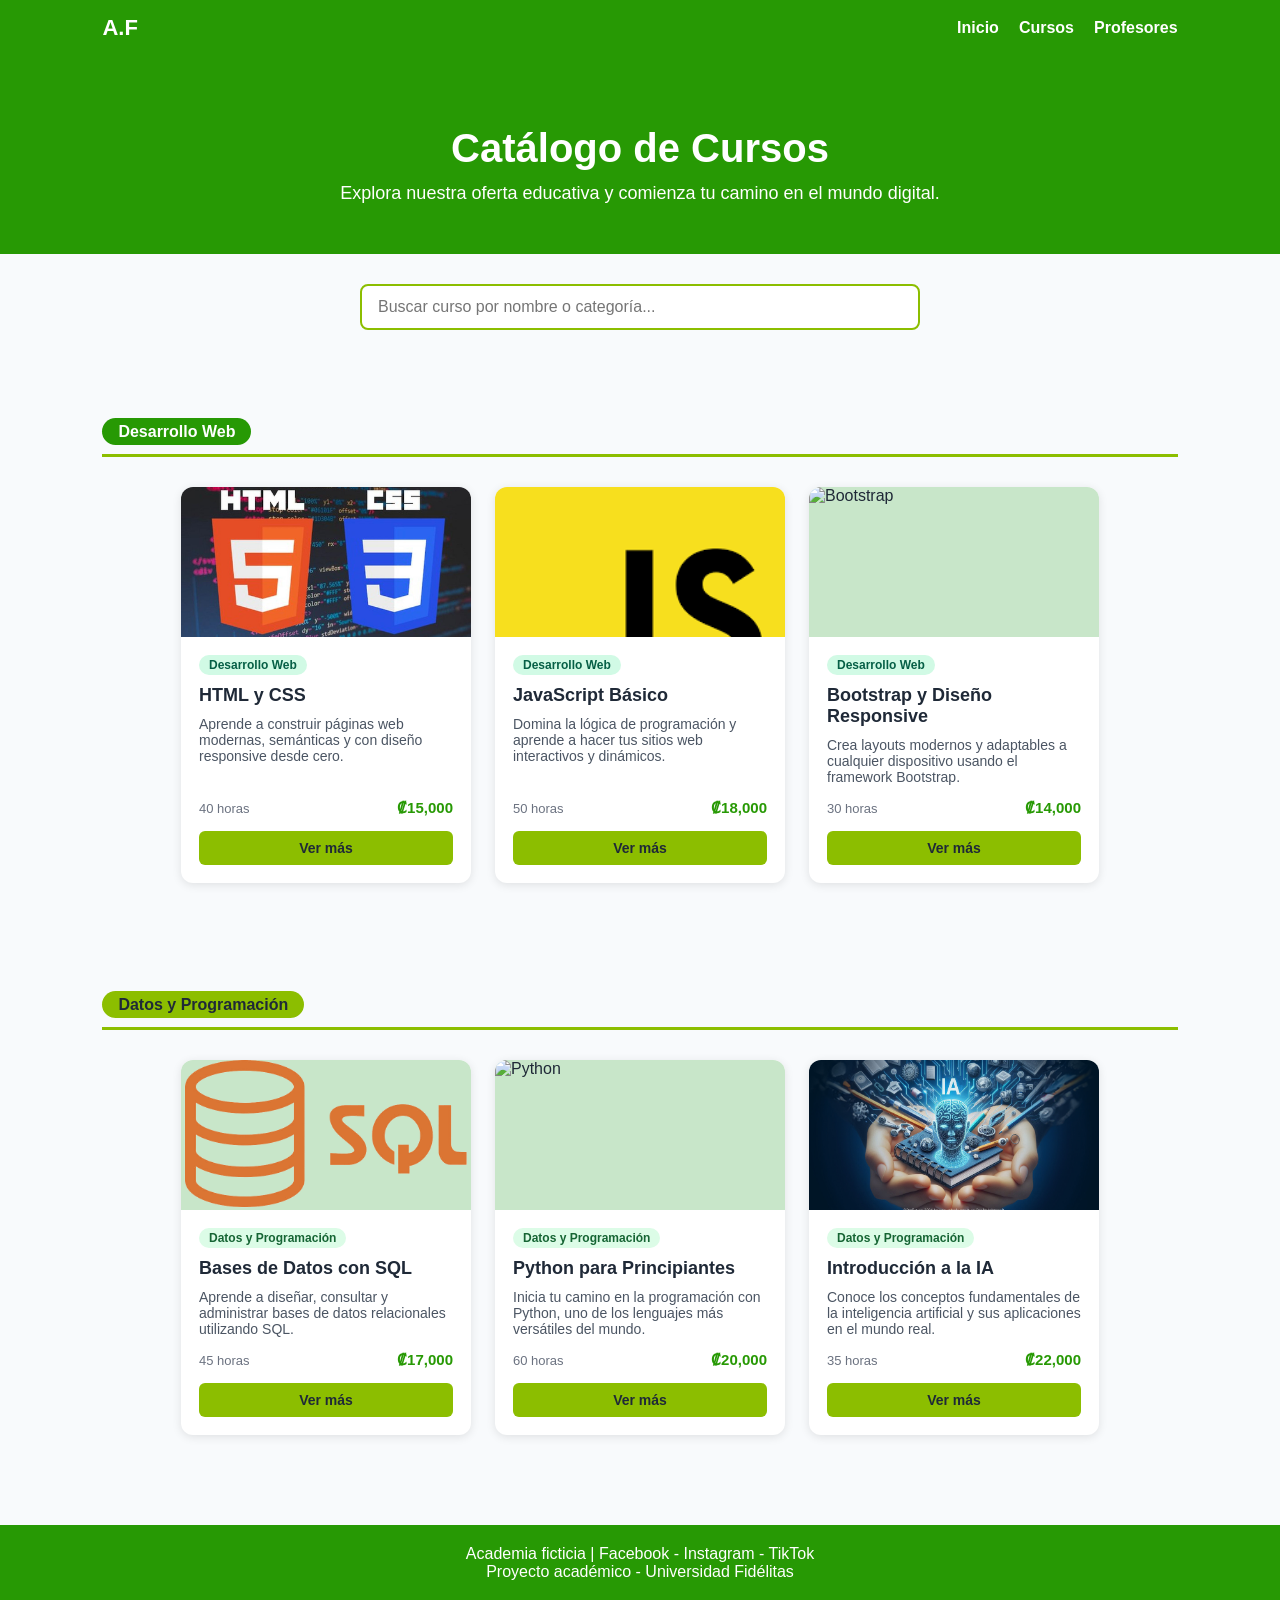
==== cursos.html @ b33b7050 "Pagina Cursos Finalizada con estilos e imagenes" ====
<!DOCTYPE html>
<html lang="es">
<head>
  <meta charset="UTF-8">
  <meta name="viewport" content="width=device-width, initial-scale=1.0">
  <title>Cursos | Academia Ficticia</title>

  <link rel="stylesheet" href="css/style.css">
  <link rel="stylesheet" href="css/cursos.css">
</head>
<body>

  <nav class="navbar">
    <div class="logo">A.F</div>
    <ul>
      <li><a href="index.html">Inicio</a></li>
      <li><a class="active" href="cursos.html">Cursos</a></li>
      <li><a href="profesores.html">Profesores</a></li>
    </ul>
  </nav>

  <main>

    <section class="page-header">
      <h1>Catálogo de Cursos</h1>
      <p>Explora nuestra oferta educativa y comienza tu camino en el mundo digital.</p>
    </section>

    <section class="search-section">
      <div class="search-bar">
        <input type="text" placeholder="Buscar curso por nombre o categoría...">
      </div>
    </section>

    <section class="section" id="categoria-web">
      <h2 class="categoria-titulo">
        <span class="categoria-badge">Desarrollo Web</span>
      </h2>

      <div class="cards">

        <article class="card">
          <img src="images/Html_Css.jpg" alt="HTML y CSS">
          <div class="card-body">
            <span class="badge badge-web">Desarrollo Web</span>
            <h3>HTML y CSS</h3>
            <p>Aprende a construir páginas web modernas, semánticas y con diseño responsive desde cero.</p>
            <div class="card-meta">
              <span> 40 horas</span>
              <span class="precio">₡15,000</span>
            </div>
            <a href="cursos.html" class="btn-card">Ver más</a>
          </div>
        </article>

        <article class="card">
          <img src="images/JS.png" alt="JavaScript Básico">
          <div class="card-body">
            <span class="badge badge-web">Desarrollo Web</span>
            <h3>JavaScript Básico</h3>
            <p>Domina la lógica de programación y aprende a hacer tus sitios web interactivos y dinámicos.</p>
            <div class="card-meta">
              <span> 50 horas</span>
              <span class="precio">₡18,000</span>
            </div>
            <a href="cursos.html" class="btn-card">Ver más</a>
          </div>
        </article>

        <article class="card">
          <img src="images/bootstrap.png" alt="Bootstrap">
          <div class="card-body">
            <span class="badge badge-web">Desarrollo Web</span>
            <h3>Bootstrap y Diseño Responsive</h3>
            <p>Crea layouts modernos y adaptables a cualquier dispositivo usando el framework Bootstrap.</p>
            <div class="card-meta">
              <span> 30 horas</span>
              <span class="precio">₡14,000</span>
            </div>
            <a href="cursos.html" class="btn-card">Ver más</a>
          </div>
        </article>

      </div>
    </section>

    <section class="section" id="categoria-datos">
      <h2 class="categoria-titulo">
        <span class="categoria-badge badge-datos-titulo">Datos y Programación</span>
      </h2>

      <div class="cards">

        <article class="card">
          <img src="images/Sql.png" alt="SQL">
          <div class="card-body">
            <span class="badge badge-datos">Datos y Programación</span>
            <h3>Bases de Datos con SQL</h3>
            <p>Aprende a diseñar, consultar y administrar bases de datos relacionales utilizando SQL.</p>
            <div class="card-meta">
              <span> 45 horas</span>
              <span class="precio">₡17,000</span>
            </div>
            <a href="cursos.html" class="btn-card">Ver más</a>
          </div>
        </article>

        <article class="card">
          <img src="images/python.png" alt="Python">
          <div class="card-body">
            <span class="badge badge-datos">Datos y Programación</span>
            <h3>Python para Principiantes</h3>
            <p>Inicia tu camino en la programación con Python, uno de los lenguajes más versátiles del mundo.</p>
            <div class="card-meta">
              <span> 60 horas</span>
              <span class="precio">₡20,000</span>
            </div>
            <a href="cursos.html" class="btn-card">Ver más</a>
          </div>
        </article>

        <article class="card">
          <img src="images/IA.jpg" alt="Inteligencia Artificial">
          <div class="card-body">
            <span class="badge badge-datos">Datos y Programación</span>
            <h3>Introducción a la IA</h3>
            <p>Conoce los conceptos fundamentales de la inteligencia artificial y sus aplicaciones en el mundo real.</p>
            <div class="card-meta">
              <span> 35 horas</span>
              <span class="precio">₡22,000</span>
            </div>
            <a href="cursos.html" class="btn-card">Ver más</a>
          </div>
        </article>

      </div>
    </section>

  </main>

  <footer class="footer">
    <p>Academia ficticia | Facebook - Instagram - TikTok</p>
    <p>Proyecto académico - Universidad Fidélitas</p>
  </footer>

</body>
</html>
---- css/style.css ----
:root {
  --color-principal: #279904;
  --color-secundario: #8cbe00;
  --color-fondo: #f8fafc;
  --color-texto: #1f2937;
  --color-blanco: #ffffff;
}
* {
  box-sizing: border-box;
  margin: 0;
  padding: 0;
}
body {
  font-family: Arial, sans-serif;
  background-color: var(--color-fondo);
  color: var(--color-texto);
}
.navbar {
  background-color: var(--color-principal);
  color: var(--color-blanco);
  padding: 15px 8%;
  display: flex;
  justify-content: space-between;
  align-items: center;
  flex-wrap: wrap;
}
.logo {
  font-size: 22px;
  font-weight: bold;
}
.navbar ul {
  list-style: none;
  display: flex;
  gap: 20px;
  flex-wrap: wrap;
}
.navbar a {
  color: var(--color-blanco);
  text-decoration: none;
  font-weight: bold;
}
.navbar a.active,
.navbar a:hover {

}
.footer {
  background-color: var(--color-principal);
  color: var(--color-blanco);
  text-align: center;
  padding: 20px;
  margin-top: 40px;
}
---- css/cursos.css ----
.page-header {
  text-align: center;
  padding: 70px 20px 50px;
  background-color: var(--color-principal);
  color: var(--color-blanco);
}

.page-header h1 {
  font-size: 40px;
  margin-bottom: 12px;
}

.page-header p {
  font-size: 18px;
}


.search-section {
  padding: 30px 8%;
  display: flex;
  justify-content: center;
  background-color: var(--color-fondo);
}

.search-bar {
  position: relative;
  width: 100%;
  max-width: 560px;
}

.search-bar input {
  width: 100%;
  padding: 12px 44px 12px 16px;
  border: 2px solid var(--color-secundario);
  border-radius: 8px;
  font-size: 16px;
  background-color: var(--color-blanco);
  color: var(--color-texto);
  outline: none;
  transition: border-color 0.2s;
}

.search-bar input:focus {
  border-color: var(--color-principal);
}

.search-icon {
  position: absolute;
  right: 14px;
  top: 50%;
  transform: translateY(-50%);
  font-size: 18px;
  pointer-events: none;
}


.section {
  padding: 50px 8%;
  text-align: center;
}

.section h2 {
  margin-bottom: 30px;
  font-size: 30px;
}

.categoria-titulo {
  text-align: left;
  margin-bottom: 28px;
  font-size: 22px;
  border-bottom: 3px solid var(--color-secundario);
  padding-bottom: 10px;
}

.categoria-badge {
  background-color: var(--color-principal);
  color: var(--color-blanco);
  padding: 5px 16px;
  border-radius: 20px;
  font-size: 16px;
  font-weight: bold;
}

.badge-datos-titulo {
  background-color: var(--color-secundario);
  color: var(--color-texto);
}


.cards {
  display: flex;
  gap: 24px;
  justify-content: center;
  flex-wrap: wrap;
}


.card {
  background-color: var(--color-blanco);
  border-radius: 12px;
  width: 290px;
  box-shadow: 0 2px 10px rgba(0, 0, 0, 0.1);
  overflow: hidden;
  display: flex;
  flex-direction: column;
  text-align: left;
  transition: transform 0.2s, box-shadow 0.2s;
}

.card:hover {
  transform: translateY(-4px);
  box-shadow: 0 6px 18px rgba(39, 153, 4, 0.18);
}

.card img {
  width: 100%;
  height: 150px;
  object-fit: cover;
  background-color: #c8e6c9;
  display: block;
}

.card-body {
  padding: 18px;
  display: flex;
  flex-direction: column;
  flex: 1;
  gap: 10px;
}

.card-body h3 {
  font-size: 18px;
  color: var(--color-texto);
}

.card-body p {
  font-size: 14px;
  color: #4b5563;
  flex: 1;
}


.badge {
  display: inline-block;
  font-size: 12px;
  font-weight: bold;
  padding: 3px 10px;
  border-radius: 12px;
  width: fit-content;
}

.badge-web {
  background-color: #d1fae5;
  color: #065f46;
}

.badge-datos {
  background-color: #dcfce7;
  color: #166534;
}


.card-meta {
  display: flex;
  justify-content: space-between;
  align-items: center;
  font-size: 13px;
  color: #6b7280;
  margin-top: 4px;
}

.precio {
  font-weight: bold;
  color: var(--color-principal);
  font-size: 15px;
}


.btn-card {
  display: inline-block;
  background-color: var(--color-secundario);
  color: var(--color-texto);
  padding: 9px 16px;
  border-radius: 6px;
  text-decoration: none;
  font-weight: bold;
  font-size: 14px;
  text-align: center;
  margin-top: 4px;
  transition: background-color 0.2s;
}

.btn-card:hover {
  background-color: var(--color-principal);
  color: var(--color-blanco);
}


.sin-resultados {
  text-align: center;
  padding: 40px 20px;
  font-size: 18px;
  color: #6b7280;
}


@media (max-width: 600px) {
  .page-header h1 {
    font-size: 28px;
  }

  .search-bar {
    max-width: 100%;
  }

  .categoria-titulo {
    text-align: center;
  }

  .card {
    width: 90%;
  }

  .navbar {
    text-align: center;
    justify-content: center;
  }

  .navbar ul {
    justify-content: center;
    margin-top: 10px;
  }
}
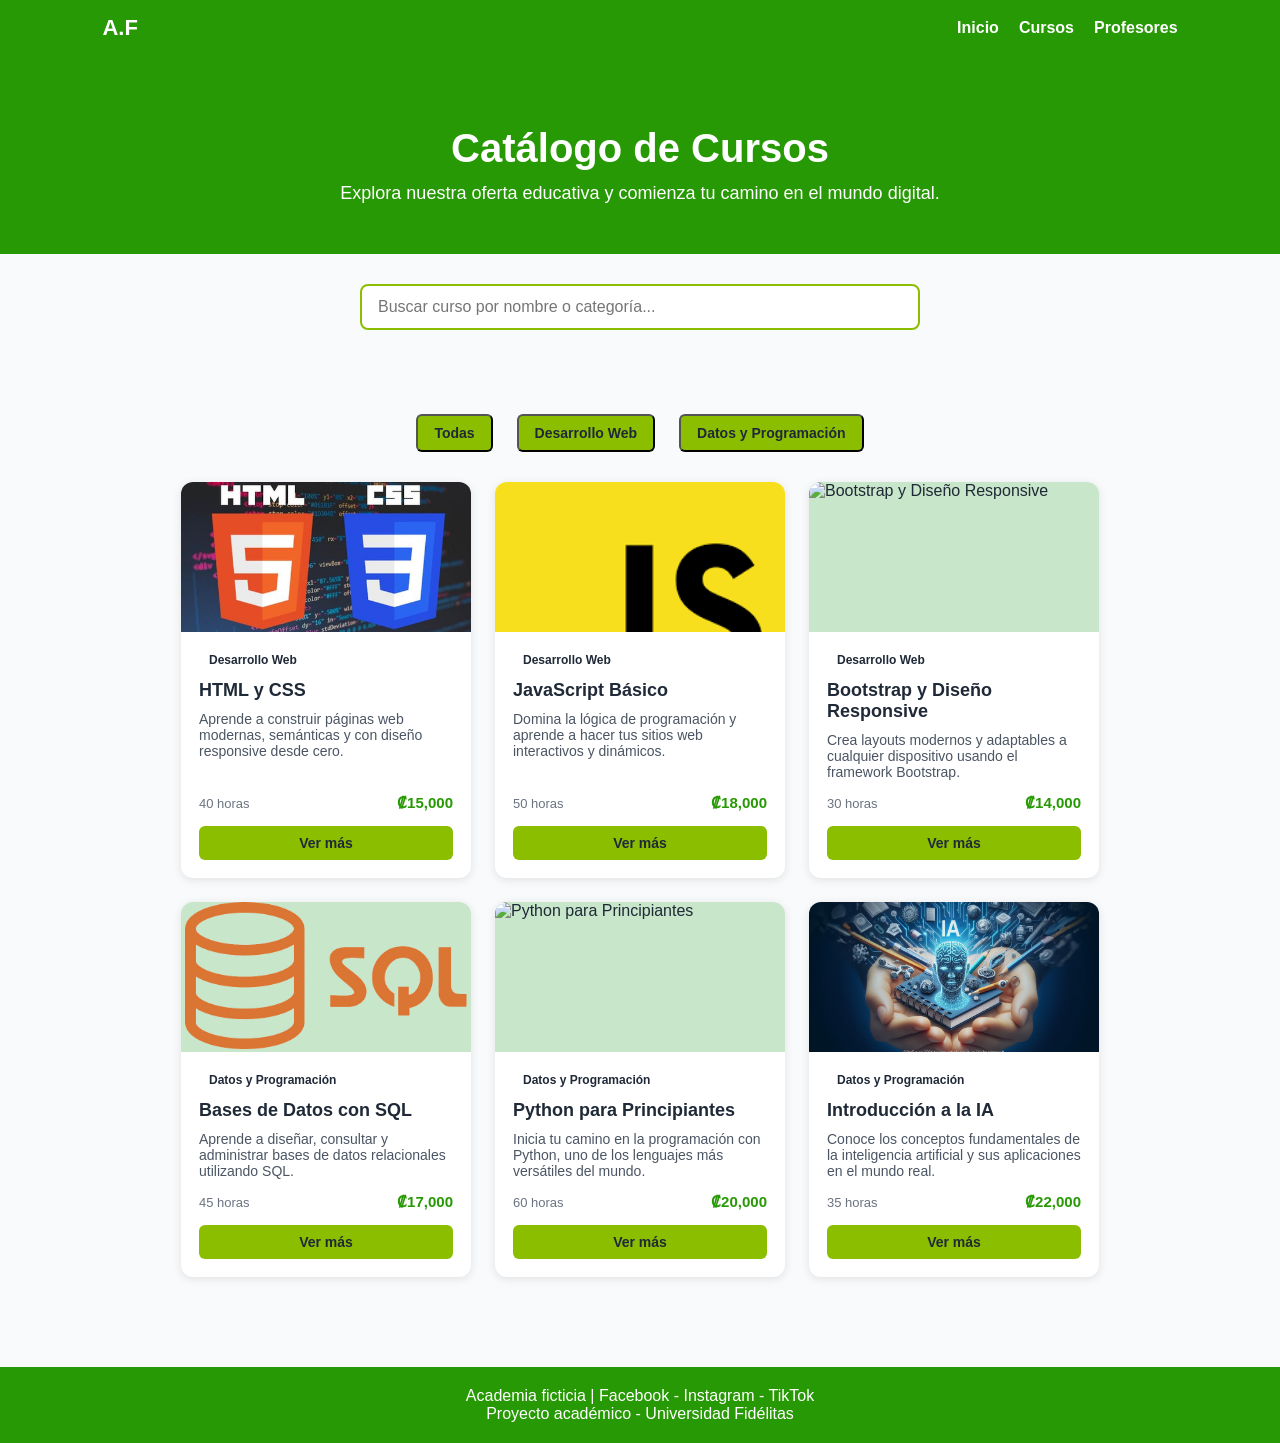
==== commit daf1cb87: "Filtrado de Cursos JS" ====
--- a/cursos.html
+++ b/cursos.html
@@ -28,112 +28,18 @@
 
     <section class="search-section">
       <div class="search-bar">
-        <input type="text" placeholder="Buscar curso por nombre o categoría...">
+        <input type="text" id="buscador" placeholder="Buscar curso por nombre o categoría...">
       </div>
     </section>
 
-    <section class="section" id="categoria-web">
-      <h2 class="categoria-titulo">
-        <span class="categoria-badge">Desarrollo Web</span>
-      </h2>
+    <section class="section">
+      <div class="cards" id="filtros-categoria" style="margin-bottom: 30px;">
+        <button class="btn-card filtro-btn" data-categoria="todas">Todas</button>
+        <button class="btn-card filtro-btn" data-categoria="Desarrollo Web">Desarrollo Web</button>
+        <button class="btn-card filtro-btn" data-categoria="Datos y Programación">Datos y Programación</button>
+      </div>
 
-      <div class="cards">
-
-        <article class="card">
-          <img src="images/Html_Css.jpg" alt="HTML y CSS">
-          <div class="card-body">
-            <span class="badge badge-web">Desarrollo Web</span>
-            <h3>HTML y CSS</h3>
-            <p>Aprende a construir páginas web modernas, semánticas y con diseño responsive desde cero.</p>
-            <div class="card-meta">
-              <span> 40 horas</span>
-              <span class="precio">₡15,000</span>
-            </div>
-            <a href="cursos.html" class="btn-card">Ver más</a>
-          </div>
-        </article>
-
-        <article class="card">
-          <img src="images/JS.png" alt="JavaScript Básico">
-          <div class="card-body">
-            <span class="badge badge-web">Desarrollo Web</span>
-            <h3>JavaScript Básico</h3>
-            <p>Domina la lógica de programación y aprende a hacer tus sitios web interactivos y dinámicos.</p>
-            <div class="card-meta">
-              <span> 50 horas</span>
-              <span class="precio">₡18,000</span>
-            </div>
-            <a href="cursos.html" class="btn-card">Ver más</a>
-          </div>
-        </article>
-
-        <article class="card">
-          <img src="images/bootstrap.png" alt="Bootstrap">
-          <div class="card-body">
-            <span class="badge badge-web">Desarrollo Web</span>
-            <h3>Bootstrap y Diseño Responsive</h3>
-            <p>Crea layouts modernos y adaptables a cualquier dispositivo usando el framework Bootstrap.</p>
-            <div class="card-meta">
-              <span> 30 horas</span>
-              <span class="precio">₡14,000</span>
-            </div>
-            <a href="cursos.html" class="btn-card">Ver más</a>
-          </div>
-        </article>
-
-      </div>
-    </section>
-
-    <section class="section" id="categoria-datos">
-      <h2 class="categoria-titulo">
-        <span class="categoria-badge badge-datos-titulo">Datos y Programación</span>
-      </h2>
-
-      <div class="cards">
-
-        <article class="card">
-          <img src="images/Sql.png" alt="SQL">
-          <div class="card-body">
-            <span class="badge badge-datos">Datos y Programación</span>
-            <h3>Bases de Datos con SQL</h3>
-            <p>Aprende a diseñar, consultar y administrar bases de datos relacionales utilizando SQL.</p>
-            <div class="card-meta">
-              <span> 45 horas</span>
-              <span class="precio">₡17,000</span>
-            </div>
-            <a href="cursos.html" class="btn-card">Ver más</a>
-          </div>
-        </article>
-
-        <article class="card">
-          <img src="images/python.png" alt="Python">
-          <div class="card-body">
-            <span class="badge badge-datos">Datos y Programación</span>
-            <h3>Python para Principiantes</h3>
-            <p>Inicia tu camino en la programación con Python, uno de los lenguajes más versátiles del mundo.</p>
-            <div class="card-meta">
-              <span> 60 horas</span>
-              <span class="precio">₡20,000</span>
-            </div>
-            <a href="cursos.html" class="btn-card">Ver más</a>
-          </div>
-        </article>
-
-        <article class="card">
-          <img src="images/IA.jpg" alt="Inteligencia Artificial">
-          <div class="card-body">
-            <span class="badge badge-datos">Datos y Programación</span>
-            <h3>Introducción a la IA</h3>
-            <p>Conoce los conceptos fundamentales de la inteligencia artificial y sus aplicaciones en el mundo real.</p>
-            <div class="card-meta">
-              <span> 35 horas</span>
-              <span class="precio">₡22,000</span>
-            </div>
-            <a href="cursos.html" class="btn-card">Ver más</a>
-          </div>
-        </article>
-
-      </div>
+      <div class="cards" id="contenedor-cursos"></div>
     </section>
 
   </main>
@@ -143,5 +49,6 @@
     <p>Proyecto académico - Universidad Fidélitas</p>
   </footer>
 
+  <script src="js/cursos.js"></script>
 </body>
 </html>
